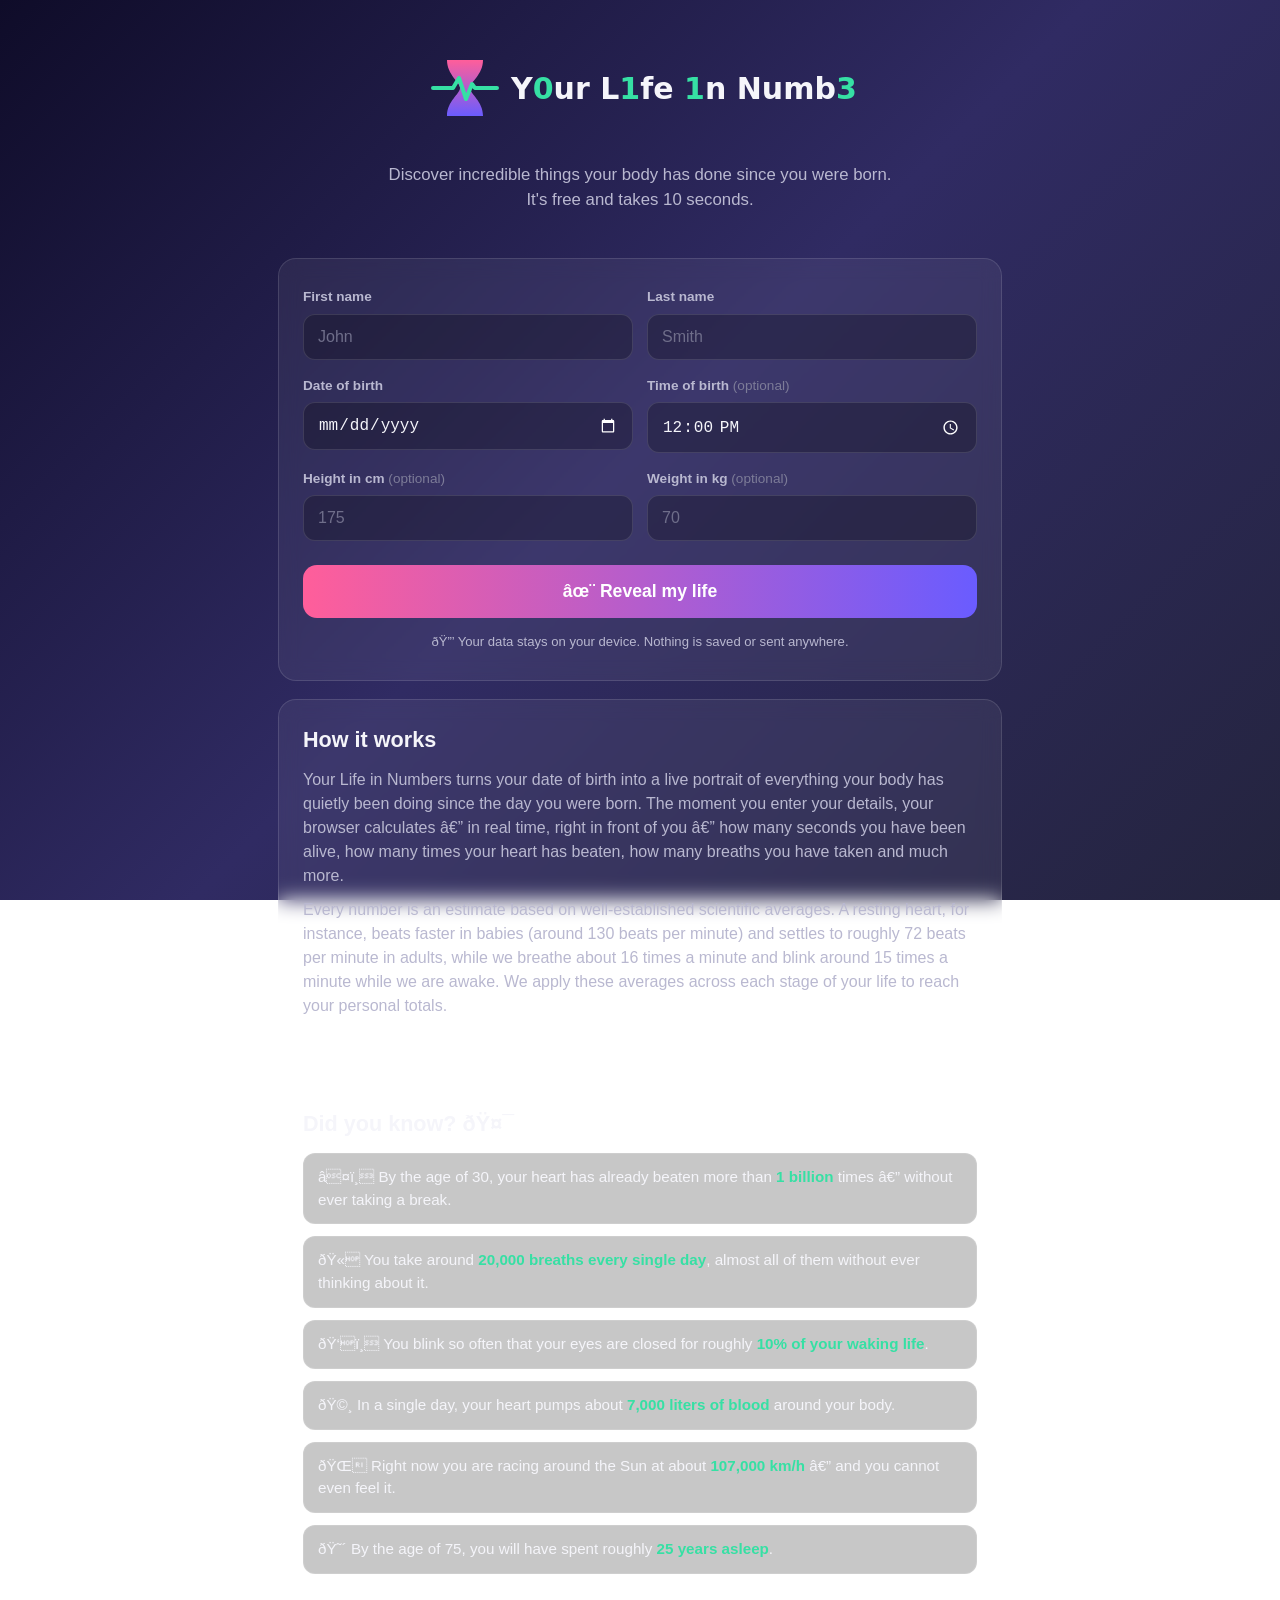
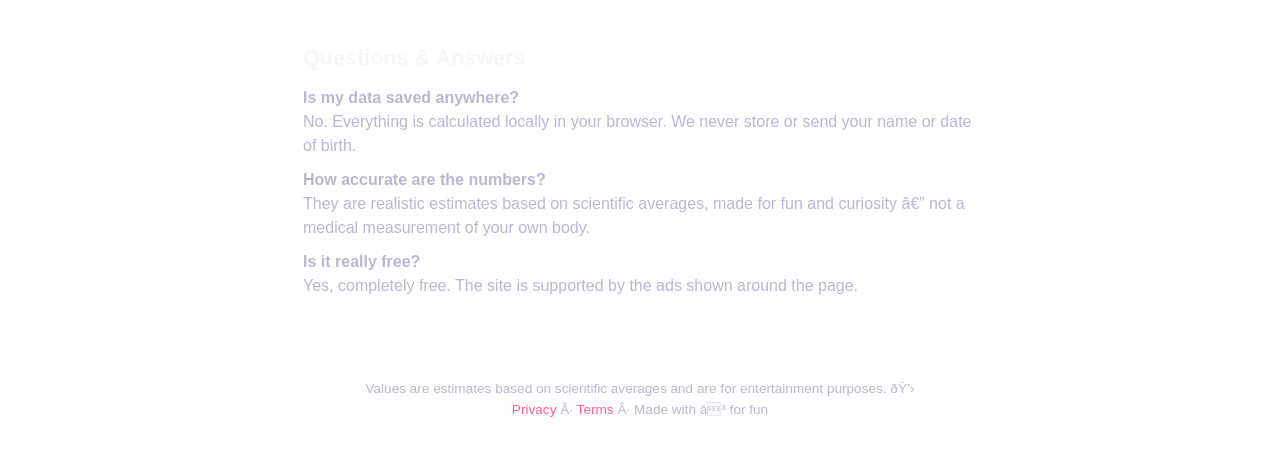
==== index.html @ a6edfaf6 "Sito alla radice del dominio (verifica AdSense + ads.txt)" ====
﻿<!DOCTYPE html>
<html lang="en">
<head>
  <meta charset="UTF-8" />
  <meta name="viewport" content="width=device-width, initial-scale=1.0" />
  <title>Your Life in Numbers â³ | Discover how much you've lived</title>
  <meta name="description" content="Enter your name and date of birth and discover in real time how many seconds you've lived, how many times your heart has beaten, how many breaths you've taken and many more incredible facts about your life!" />

  <!-- Social / sharing (Facebook, TikTok, WhatsApp) -->
  <meta property="og:type" content="website" />
  <meta property="og:url" content="https://vitainnumeri.github.io/" />
  <meta property="og:title" content="Your Life in Numbers â³" />
  <meta property="og:description" content="Find out how many times your heart has beaten since you were born! ðŸ˜± Try it and share with friends." />
  <meta property="og:image" content="https://vitainnumeri.github.io/og-image.png" />
  <meta property="og:image:width" content="1200" />
  <meta property="og:image:height" content="630" />
  <meta name="twitter:card" content="summary_large_image" />
  <meta name="twitter:title" content="Your Life in Numbers â³" />
  <meta name="twitter:description" content="Find out how many times your heart has beaten since you were born! ðŸ˜±" />
  <meta name="twitter:image" content="https://vitainnumeri.github.io/og-image.png" />

  <link rel="icon" type="image/svg+xml" href="favicon.svg" />
  <link rel="stylesheet" href="style.css" />

  <!-- Google AdSense -->
  <script async src="https://pagead2.googlesyndication.com/pagead/js/adsbygoogle.js?client=ca-pub-2466362384448460" crossorigin="anonymous"></script>

  <script src="config.js"></script>
</head>
<body>

  <header class="hero">
    <div class="container">
      <h1><img src="logo.svg" alt="Your Life in Numbers" class="site-logo" width="430" height="80" /></h1>
      <p class="subtitle">Discover incredible things your body has done since you were born.<br>It's free and takes 10 seconds.</p>
    </div>
  </header>

  <main class="container">

    <!-- ===== FORM ===== -->
    <section id="form-section" class="card form-card">
      <form id="life-form" autocomplete="off">
        <div class="form-row">
          <div class="field">
            <label for="nome">First name</label>
            <input type="text" id="nome" name="nome" placeholder="John" required />
          </div>
          <div class="field">
            <label for="cognome">Last name</label>
            <input type="text" id="cognome" name="cognome" placeholder="Smith" required />
          </div>
        </div>

        <div class="form-row">
          <div class="field">
            <label for="nascita">Date of birth</label>
            <input type="date" id="nascita" name="nascita" required />
          </div>
          <div class="field">
            <label for="ora">Time of birth <span class="opt">(optional)</span></label>
            <input type="time" id="ora" name="ora" value="12:00" />
          </div>
        </div>

        <div class="form-row">
          <div class="field">
            <label for="altezza">Height in cm <span class="opt">(optional)</span></label>
            <input type="number" id="altezza" name="altezza" placeholder="175" min="30" max="260" />
          </div>
          <div class="field">
            <label for="peso">Weight in kg <span class="opt">(optional)</span></label>
            <input type="number" id="peso" name="peso" placeholder="70" min="2" max="400" />
          </div>
        </div>

        <button type="submit" class="btn-primary">âœ¨ Reveal my life</button>
        <p class="privacy-note">ðŸ”’ Your data stays on your device. Nothing is saved or sent anywhere.</p>
      </form>
    </section>

    <!-- ===== RESULTS ===== -->
    <section id="results" class="hidden">
      <div class="results-header">
        <h2 id="result-title">The life ofâ€¦</h2>
        <p id="result-age" class="result-age"></p>
      </div>

      <div class="hero-stat card">
        <span class="hero-label">You have lived</span>
        <span class="hero-number" data-stat="seconds">0</span>
        <span class="hero-unit">seconds</span>
      </div>

      <!-- High-value ad: right under the result (filled after AdSense approval) -->
      <div class="ad-slot" data-ad-position="afterResult"></div>

      <div id="stats-grid" class="stats-grid"></div>

      <!-- Ad between the statistics -->
      <div class="ad-slot" data-ad-position="midStats"></div>

      <div id="planets-card" class="card planets-card"></div>

      <div class="share-box card">
        <h3>ðŸ“² Share your result!</h3>
        <p>Let your friends find out how long they've lived ðŸ‘‡</p>
        <div class="share-buttons">
          <button class="share-btn fb"   data-share="facebook">Facebook</button>
          <button class="share-btn wa"   data-share="whatsapp">WhatsApp</button>
          <button class="share-btn tg"   data-share="telegram">Telegram</button>
          <button class="share-btn x"    data-share="x">X</button>
          <button class="share-btn copy" data-share="copy">ðŸ“‹ Copy link</button>
        </div>
        <button id="restart" class="btn-secondary">â†º Run another calculation</button>
      </div>
    </section>

    <!-- ===== INFO / CONTENT (always visible: good for visitors & SEO) ===== -->
    <section id="info" class="info">
      <div class="info-block card">
        <h2>How it works</h2>
        <p>Your Life in Numbers turns your date of birth into a live portrait of everything
        your body has quietly been doing since the day you were born. The moment you enter
        your details, your browser calculates â€” in real time, right in front of you â€” how
        many seconds you have been alive, how many times your heart has beaten, how many
        breaths you have taken and much more.</p>
        <p>Every number is an estimate based on well-established scientific averages. A
        resting heart, for instance, beats faster in babies (around 130 beats per minute)
        and settles to roughly 72 beats per minute in adults, while we breathe about 16
        times a minute and blink around 15 times a minute while we are awake. We apply
        these averages across each stage of your life to reach your personal totals.</p>
      </div>

      <!-- Bottom ad (filled after AdSense approval) -->
      <div class="ad-slot" data-ad-position="bottom"></div>

      <div class="info-block card">
        <h2>Did you know? ðŸ¤¯</h2>
        <ul class="facts">
          <li>â¤ï¸ By the age of 30, your heart has already beaten more than <strong>1 billion</strong> times â€” without ever taking a break.</li>
          <li>ðŸ« You take around <strong>20,000 breaths every single day</strong>, almost all of them without ever thinking about it.</li>
          <li>ðŸ‘ï¸ You blink so often that your eyes are closed for roughly <strong>10% of your waking life</strong>.</li>
          <li>ðŸ©¸ In a single day, your heart pumps about <strong>7,000 liters of blood</strong> around your body.</li>
          <li>ðŸŒ Right now you are racing around the Sun at about <strong>107,000 km/h</strong> â€” and you cannot even feel it.</li>
          <li>ðŸ˜´ By the age of 75, you will have spent roughly <strong>25 years asleep</strong>.</li>
        </ul>
      </div>

      <div class="info-block card">
        <h2>Questions &amp; Answers</h2>
        <p><strong>Is my data saved anywhere?</strong><br>No. Everything is calculated locally
        in your browser. We never store or send your name or date of birth.</p>
        <p><strong>How accurate are the numbers?</strong><br>They are realistic estimates based
        on scientific averages, made for fun and curiosity â€” not a medical measurement of your
        own body.</p>
        <p><strong>Is it really free?</strong><br>Yes, completely free. The site is supported by
        the ads shown around the page.</p>
      </div>
    </section>

  </main>

  <footer class="footer">
    <div class="container">
      <p>Values are estimates based on scientific averages and are for entertainment purposes. ðŸ’›</p>
      <p><a href="privacy.html">Privacy</a> Â· <a href="terms.html">Terms</a> Â· Made with â³ for fun</p>
    </div>
  </footer>

  <script src="script.js"></script>
</body>
</html>
---- style.css ----
/* ===== Reset & base ===== */
* { box-sizing: border-box; margin: 0; padding: 0; }

:root {
  --bg: #0f0c29;
  --bg2: #302b63;
  --bg3: #24243e;
  --card: rgba(255, 255, 255, 0.06);
  --card-border: rgba(255, 255, 255, 0.12);
  --text: #f5f5fa;
  --muted: #b9b8d0;
  --accent: #ff5e9a;
  --accent2: #6a5cff;
  --good: #36e0a4;
}

html { scroll-behavior: smooth; }

body {
  font-family: -apple-system, BlinkMacSystemFont, "Segoe UI", Roboto, sans-serif;
  color: var(--text);
  background: linear-gradient(135deg, var(--bg), var(--bg2), var(--bg3));
  background-attachment: fixed;
  min-height: 100vh;
  line-height: 1.5;
}

.container { width: 100%; max-width: 760px; margin: 0 auto; padding: 0 18px; }

.hidden { display: none !important; }

/* ===== Hero ===== */
.hero { text-align: center; padding: 48px 0 28px; }
.site-logo { width: min(430px, 92%); height: auto; display: inline-block; }
.hero h1 {
  font-size: clamp(1.9rem, 6vw, 3rem);
  background: linear-gradient(90deg, var(--accent), var(--accent2));
  -webkit-background-clip: text;
  background-clip: text;
  color: transparent;
  font-weight: 800;
  letter-spacing: -0.5px;
}
.subtitle { color: var(--muted); margin-top: 14px; font-size: 1.05rem; }

/* ===== Cards ===== */
.card {
  background: var(--card);
  border: 1px solid var(--card-border);
  border-radius: 18px;
  padding: 24px;
  backdrop-filter: blur(10px);
  -webkit-backdrop-filter: blur(10px);
  margin: 18px 0;
}

/* ===== Form ===== */
.form-card { padding: 28px 24px; }
.form-row { display: flex; gap: 14px; margin-bottom: 16px; flex-wrap: wrap; }
.field { flex: 1 1 180px; display: flex; flex-direction: column; }
.field label { font-size: 0.85rem; color: var(--muted); margin-bottom: 6px; font-weight: 600; }
.field .opt { color: #7d7c98; font-weight: 400; }

input {
  background: rgba(0, 0, 0, 0.25);
  border: 1px solid var(--card-border);
  border-radius: 12px;
  padding: 13px 14px;
  color: var(--text);
  font-size: 1rem;
  width: 100%;
  transition: border-color 0.2s, box-shadow 0.2s;
}
input:focus {
  outline: none;
  border-color: var(--accent2);
  box-shadow: 0 0 0 3px rgba(106, 92, 255, 0.25);
}
input::placeholder { color: #6f6e8a; }
/* Calendario/orologio nativi visibili su sfondo scuro */
input[type="date"]::-webkit-calendar-picker-indicator,
input[type="time"]::-webkit-calendar-picker-indicator { filter: invert(1); cursor: pointer; }

.btn-primary {
  width: 100%;
  margin-top: 8px;
  padding: 16px;
  font-size: 1.1rem;
  font-weight: 700;
  color: #fff;
  border: none;
  border-radius: 14px;
  cursor: pointer;
  background: linear-gradient(90deg, var(--accent), var(--accent2));
  transition: transform 0.12s, filter 0.2s;
}
.btn-primary:hover { filter: brightness(1.1); }
.btn-primary:active { transform: scale(0.98); }

.btn-secondary {
  margin-top: 18px;
  width: 100%;
  padding: 13px;
  font-size: 0.98rem;
  font-weight: 600;
  color: var(--text);
  background: transparent;
  border: 1px solid var(--card-border);
  border-radius: 12px;
  cursor: pointer;
}
.btn-secondary:hover { background: rgba(255, 255, 255, 0.06); }

.privacy-note { text-align: center; color: var(--muted); font-size: 0.82rem; margin-top: 14px; }

/* ===== Results ===== */
.results-header { text-align: center; margin: 28px 0 8px; }
.results-header h2 {
  font-size: clamp(1.5rem, 5vw, 2.2rem);
  font-weight: 800;
}
.result-age { color: var(--muted); margin-top: 6px; font-size: 1.05rem; }

.hero-stat {
  text-align: center;
  padding: 30px 20px;
  background: linear-gradient(135deg, rgba(255, 94, 154, 0.18), rgba(106, 92, 255, 0.18));
  border-color: rgba(255, 255, 255, 0.18);
}
.hero-label { display: block; color: var(--muted); font-size: 1rem; }
.hero-number {
  display: block;
  font-size: clamp(2.4rem, 11vw, 4.2rem);
  font-weight: 800;
  font-variant-numeric: tabular-nums;
  letter-spacing: -1px;
  margin: 4px 0;
  background: linear-gradient(90deg, var(--accent), var(--accent2));
  -webkit-background-clip: text;
  background-clip: text;
  color: transparent;
}
.hero-unit { display: block; color: var(--muted); font-size: 1.1rem; }

/* ===== Stats grid ===== */
.stats-grid {
  display: grid;
  grid-template-columns: repeat(2, 1fr);
  gap: 14px;
  margin: 18px 0;
}
.stat {
  background: var(--card);
  border: 1px solid var(--card-border);
  border-radius: 16px;
  padding: 20px 16px;
  text-align: center;
}
.stat .icon { font-size: 2rem; display: block; }
.stat .value {
  display: block;
  font-size: clamp(1.3rem, 5vw, 1.7rem);
  font-weight: 800;
  font-variant-numeric: tabular-nums;
  margin: 8px 0 2px;
  color: var(--good);
}
.stat .label { color: var(--muted); font-size: 0.85rem; }
.stat .sub { display: block; color: #7d7c98; font-size: 0.72rem; margin-top: 4px; }

/* ===== Planets ===== */
.planets-card h3 { text-align: center; margin-bottom: 16px; font-size: 1.25rem; }
.planets-grid { display: grid; grid-template-columns: repeat(3, 1fr); gap: 12px; }
.planet { text-align: center; }
.planet .pico { font-size: 1.8rem; display: block; }
.planet .page { font-weight: 700; font-size: 1.05rem; color: var(--good); display: block; margin-top: 4px; }
.planet .pname { color: var(--muted); font-size: 0.78rem; }

/* ===== Share ===== */
.share-box { text-align: center; }
.share-box h3 { font-size: 1.3rem; }
.share-box p { color: var(--muted); margin: 6px 0 16px; }
.share-buttons { display: flex; flex-wrap: wrap; gap: 10px; justify-content: center; }
.share-btn {
  flex: 1 1 100px;
  padding: 12px;
  border: none;
  border-radius: 12px;
  font-weight: 700;
  font-size: 0.92rem;
  color: #fff;
  cursor: pointer;
  transition: filter 0.15s, transform 0.1s;
}
.share-btn:hover { filter: brightness(1.12); }
.share-btn:active { transform: scale(0.97); }
.share-btn.fb   { background: #1877f2; }
.share-btn.wa   { background: #25d366; }
.share-btn.tg   { background: #2aabee; }
.share-btn.x    { background: #000; border: 1px solid #444; }
.share-btn.copy { background: #555; }

/* ===== Ads ===== */
.ad-slot { margin: 20px 0; text-align: center; overflow: hidden; }
.ad-slot:empty { display: none; }   /* nothing shown until an ad is mounted */
.ad-slot:has(ins[data-ad-status="unfilled"]) { display: none; }   /* no gap if Google returns no ad */

/* ===== Info / content section ===== */
.info { margin-top: 8px; }
.info-block h2 { font-size: 1.35rem; margin-bottom: 12px; }
.info-block p { color: var(--muted); margin-bottom: 10px; }
.info-block p:last-child { margin-bottom: 0; }
.facts { list-style: none; display: grid; gap: 12px; }
.facts li {
  background: rgba(0, 0, 0, 0.22);
  border: 1px solid var(--card-border);
  border-radius: 12px;
  padding: 12px 14px;
  font-size: 0.95rem;
}
.facts li strong { color: var(--good); }

/* ===== Footer ===== */
.footer { text-align: center; padding: 32px 0; color: var(--muted); font-size: 0.85rem; margin-top: 24px; }
.footer a { color: var(--accent); text-decoration: none; }
.footer a:hover { text-decoration: underline; }

/* ===== Animazione comparsa ===== */
@keyframes fadeUp { from { opacity: 0; transform: translateY(16px); } to { opacity: 1; transform: translateY(0); } }
#results:not(.hidden) > * { animation: fadeUp 0.5s ease both; }

/* ===== Mobile ===== */
@media (max-width: 480px) {
  .planets-grid { grid-template-columns: repeat(2, 1fr); }
}
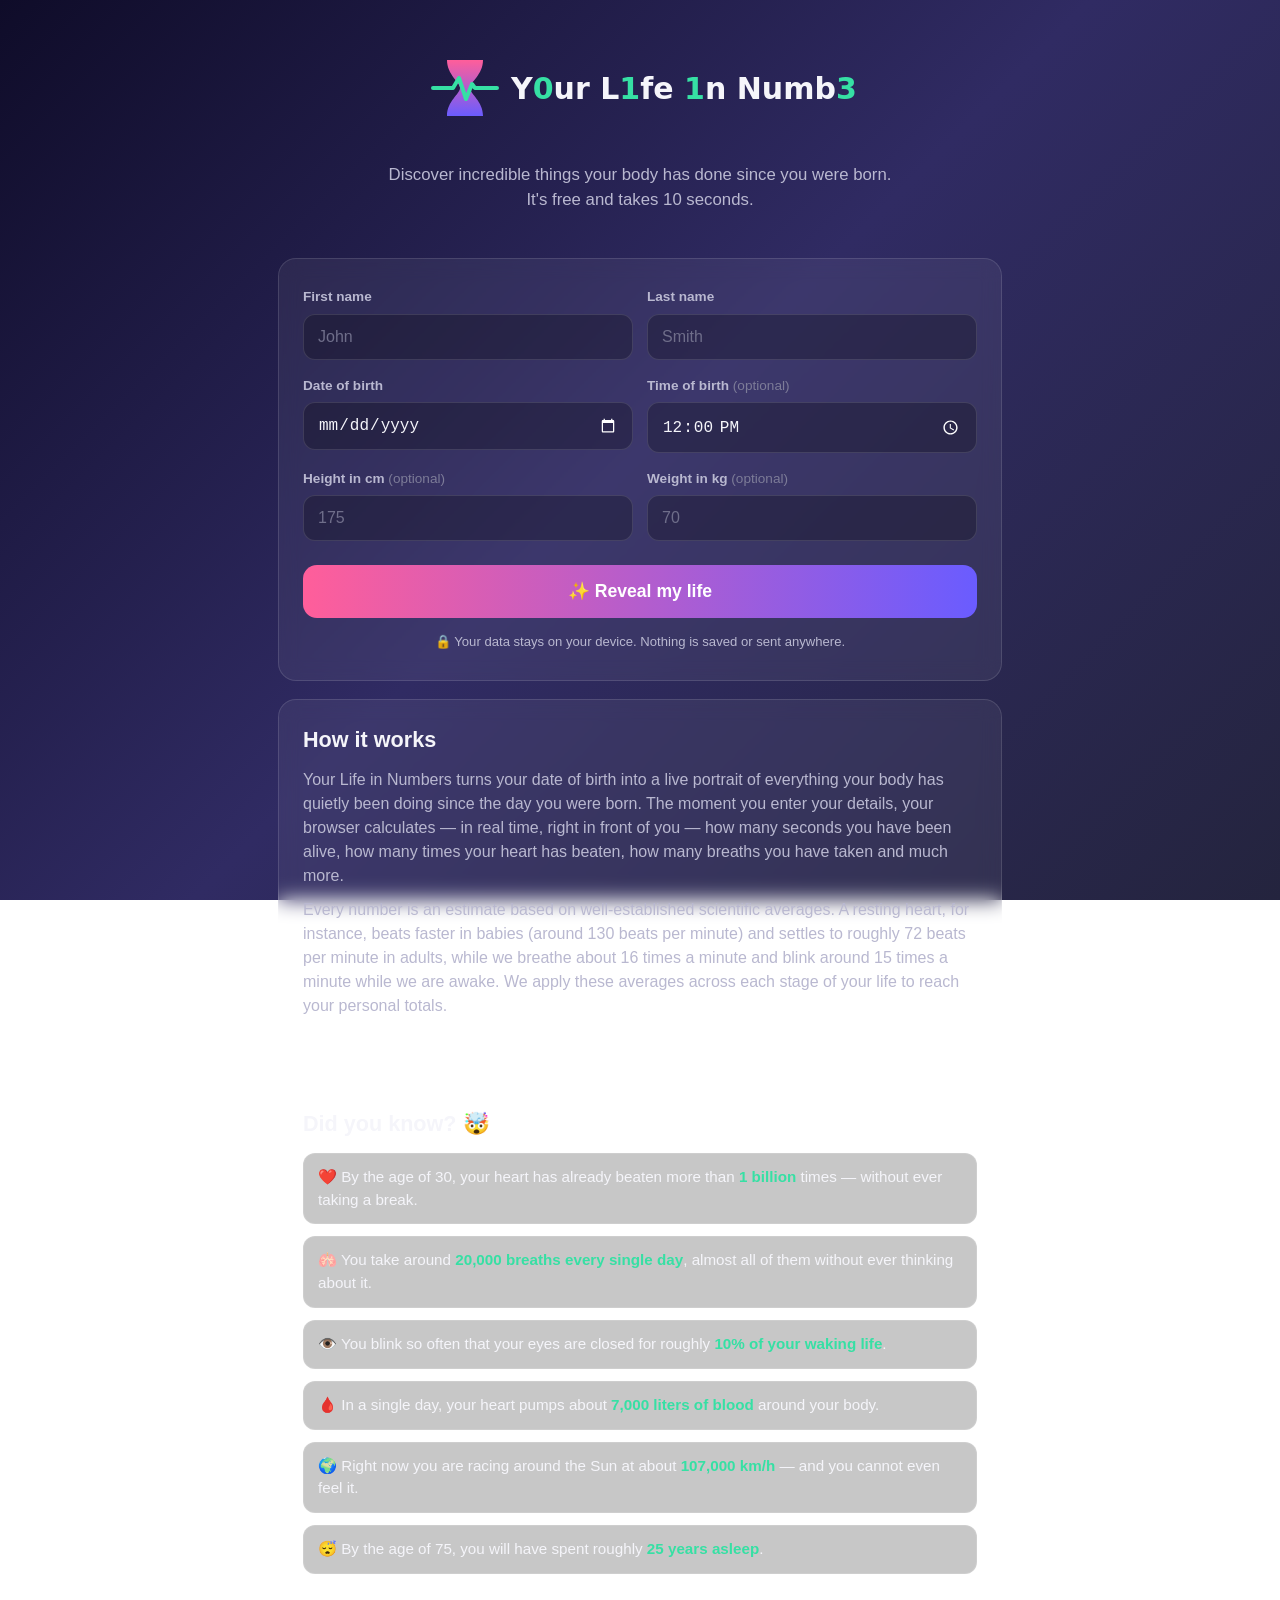
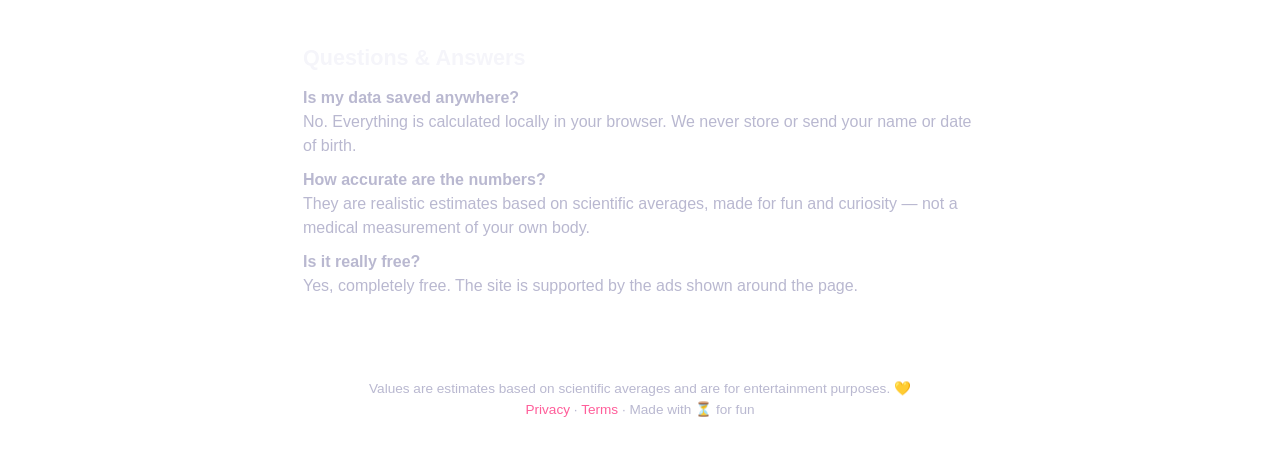
==== commit 707de8dc: "Ripristina codifica UTF-8 emoji in index.html" ====
--- a/index.html
+++ b/index.html
@@ -1,22 +1,22 @@
-﻿<!DOCTYPE html>
+<!DOCTYPE html>
 <html lang="en">
 <head>
   <meta charset="UTF-8" />
   <meta name="viewport" content="width=device-width, initial-scale=1.0" />
-  <title>Your Life in Numbers â³ | Discover how much you've lived</title>
+  <title>Your Life in Numbers ⏳ | Discover how much you've lived</title>
   <meta name="description" content="Enter your name and date of birth and discover in real time how many seconds you've lived, how many times your heart has beaten, how many breaths you've taken and many more incredible facts about your life!" />
 
   <!-- Social / sharing (Facebook, TikTok, WhatsApp) -->
   <meta property="og:type" content="website" />
   <meta property="og:url" content="https://vitainnumeri.github.io/" />
-  <meta property="og:title" content="Your Life in Numbers â³" />
-  <meta property="og:description" content="Find out how many times your heart has beaten since you were born! ðŸ˜± Try it and share with friends." />
+  <meta property="og:title" content="Your Life in Numbers ⏳" />
+  <meta property="og:description" content="Find out how many times your heart has beaten since you were born! 😱 Try it and share with friends." />
   <meta property="og:image" content="https://vitainnumeri.github.io/og-image.png" />
   <meta property="og:image:width" content="1200" />
   <meta property="og:image:height" content="630" />
   <meta name="twitter:card" content="summary_large_image" />
-  <meta name="twitter:title" content="Your Life in Numbers â³" />
-  <meta name="twitter:description" content="Find out how many times your heart has beaten since you were born! ðŸ˜±" />
+  <meta name="twitter:title" content="Your Life in Numbers ⏳" />
+  <meta name="twitter:description" content="Find out how many times your heart has beaten since you were born! 😱" />
   <meta name="twitter:image" content="https://vitainnumeri.github.io/og-image.png" />
 
   <link rel="icon" type="image/svg+xml" href="favicon.svg" />
@@ -74,15 +74,15 @@
           </div>
         </div>
 
-        <button type="submit" class="btn-primary">âœ¨ Reveal my life</button>
-        <p class="privacy-note">ðŸ”’ Your data stays on your device. Nothing is saved or sent anywhere.</p>
+        <button type="submit" class="btn-primary">✨ Reveal my life</button>
+        <p class="privacy-note">🔒 Your data stays on your device. Nothing is saved or sent anywhere.</p>
       </form>
     </section>
 
     <!-- ===== RESULTS ===== -->
     <section id="results" class="hidden">
       <div class="results-header">
-        <h2 id="result-title">The life ofâ€¦</h2>
+        <h2 id="result-title">The life of…</h2>
         <p id="result-age" class="result-age"></p>
       </div>
 
@@ -103,16 +103,16 @@
       <div id="planets-card" class="card planets-card"></div>
 
       <div class="share-box card">
-        <h3>ðŸ“² Share your result!</h3>
-        <p>Let your friends find out how long they've lived ðŸ‘‡</p>
+        <h3>📲 Share your result!</h3>
+        <p>Let your friends find out how long they've lived 👇</p>
         <div class="share-buttons">
           <button class="share-btn fb"   data-share="facebook">Facebook</button>
           <button class="share-btn wa"   data-share="whatsapp">WhatsApp</button>
           <button class="share-btn tg"   data-share="telegram">Telegram</button>
           <button class="share-btn x"    data-share="x">X</button>
-          <button class="share-btn copy" data-share="copy">ðŸ“‹ Copy link</button>
+          <button class="share-btn copy" data-share="copy">📋 Copy link</button>
         </div>
-        <button id="restart" class="btn-secondary">â†º Run another calculation</button>
+        <button id="restart" class="btn-secondary">↺ Run another calculation</button>
       </div>
     </section>
 
@@ -122,7 +122,7 @@
         <h2>How it works</h2>
         <p>Your Life in Numbers turns your date of birth into a live portrait of everything
         your body has quietly been doing since the day you were born. The moment you enter
-        your details, your browser calculates â€” in real time, right in front of you â€” how
+        your details, your browser calculates — in real time, right in front of you — how
         many seconds you have been alive, how many times your heart has beaten, how many
         breaths you have taken and much more.</p>
         <p>Every number is an estimate based on well-established scientific averages. A
@@ -136,14 +136,14 @@
       <div class="ad-slot" data-ad-position="bottom"></div>
 
       <div class="info-block card">
-        <h2>Did you know? ðŸ¤¯</h2>
+        <h2>Did you know? 🤯</h2>
         <ul class="facts">
-          <li>â¤ï¸ By the age of 30, your heart has already beaten more than <strong>1 billion</strong> times â€” without ever taking a break.</li>
-          <li>ðŸ« You take around <strong>20,000 breaths every single day</strong>, almost all of them without ever thinking about it.</li>
-          <li>ðŸ‘ï¸ You blink so often that your eyes are closed for roughly <strong>10% of your waking life</strong>.</li>
-          <li>ðŸ©¸ In a single day, your heart pumps about <strong>7,000 liters of blood</strong> around your body.</li>
-          <li>ðŸŒ Right now you are racing around the Sun at about <strong>107,000 km/h</strong> â€” and you cannot even feel it.</li>
-          <li>ðŸ˜´ By the age of 75, you will have spent roughly <strong>25 years asleep</strong>.</li>
+          <li>❤️ By the age of 30, your heart has already beaten more than <strong>1 billion</strong> times — without ever taking a break.</li>
+          <li>🫁 You take around <strong>20,000 breaths every single day</strong>, almost all of them without ever thinking about it.</li>
+          <li>👁️ You blink so often that your eyes are closed for roughly <strong>10% of your waking life</strong>.</li>
+          <li>🩸 In a single day, your heart pumps about <strong>7,000 liters of blood</strong> around your body.</li>
+          <li>🌍 Right now you are racing around the Sun at about <strong>107,000 km/h</strong> — and you cannot even feel it.</li>
+          <li>😴 By the age of 75, you will have spent roughly <strong>25 years asleep</strong>.</li>
         </ul>
       </div>
 
@@ -152,7 +152,7 @@
         <p><strong>Is my data saved anywhere?</strong><br>No. Everything is calculated locally
         in your browser. We never store or send your name or date of birth.</p>
         <p><strong>How accurate are the numbers?</strong><br>They are realistic estimates based
-        on scientific averages, made for fun and curiosity â€” not a medical measurement of your
+        on scientific averages, made for fun and curiosity — not a medical measurement of your
         own body.</p>
         <p><strong>Is it really free?</strong><br>Yes, completely free. The site is supported by
         the ads shown around the page.</p>
@@ -163,8 +163,8 @@
 
   <footer class="footer">
     <div class="container">
-      <p>Values are estimates based on scientific averages and are for entertainment purposes. ðŸ’›</p>
-      <p><a href="privacy.html">Privacy</a> Â· <a href="terms.html">Terms</a> Â· Made with â³ for fun</p>
+      <p>Values are estimates based on scientific averages and are for entertainment purposes. 💛</p>
+      <p><a href="privacy.html">Privacy</a> · <a href="terms.html">Terms</a> · Made with ⏳ for fun</p>
     </div>
   </footer>
 
